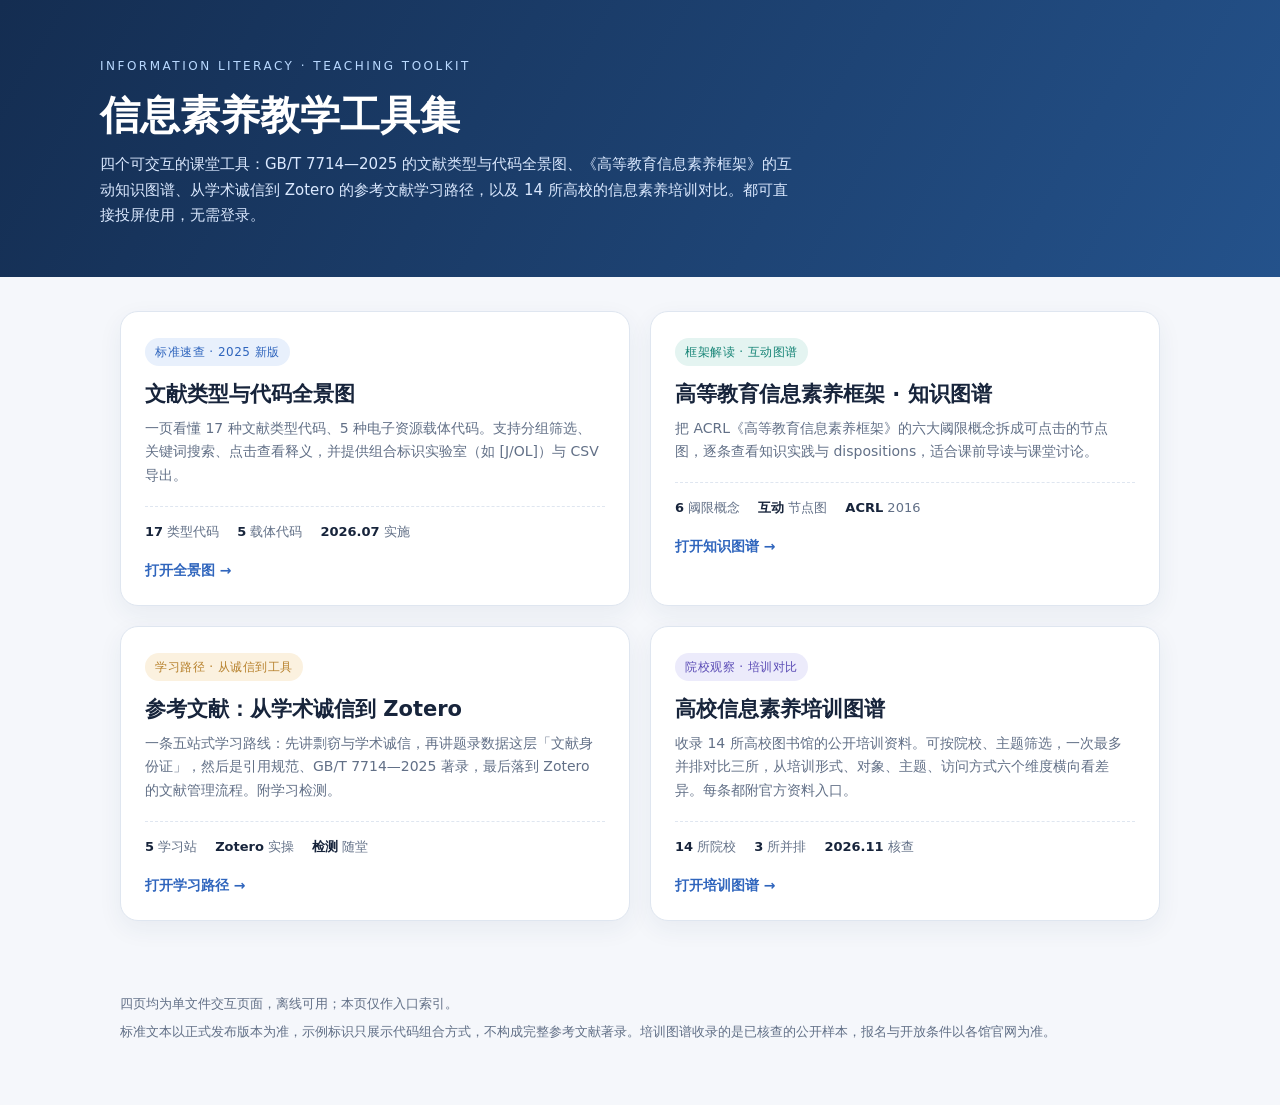
==== index.html @ 721a86aa "Add files via upload" ====
<!doctype html>
<html lang="zh-CN">
<head>
<meta charset="utf-8">
<meta name="viewport" content="width=device-width,initial-scale=1">
<title>信息素养教学工具集 · 四个课堂互动工具</title>
<style>
:root{--bg:#f5f7fb;--ink:#17243b;--muted:#627087;--line:#dfe6f0;--blue:#2f65bd;--teal:#168476}
*{box-sizing:border-box}
body{margin:0;background:var(--bg);color:var(--ink);font-family:system-ui,-apple-system,'Microsoft YaHei',sans-serif;line-height:1.7}
header{background:linear-gradient(120deg,#142d51,#24528b);color:#fff;padding:56px max(24px,calc((100vw - 1080px)/2)) 48px}
header .eyebrow{letter-spacing:2.5px;color:#b9d9ff;font-size:12px}
h1{font-size:clamp(26px,3.4vw,40px);line-height:1.25;margin:14px 0 12px}
header p{max-width:700px;color:#dbe9ff;margin:0;font-size:15px}
main{max-width:1080px;margin:auto;padding:34px 20px 72px}
.grid{display:grid;grid-template-columns:repeat(2,minmax(0,1fr));gap:20px}
@media(max-width:820px){.grid{grid-template-columns:1fr}}
a.card{display:flex;flex-direction:column;background:#fff;border:1px solid var(--line);border-radius:18px;padding:26px 24px 22px;text-decoration:none;color:inherit;box-shadow:0 8px 24px #1e3c6510;transition:.18s}
a.card:hover{transform:translateY(-3px);box-shadow:0 14px 32px #1e3c6518;border-color:#bccfe8}
.tag{display:inline-block;font-size:12px;letter-spacing:.5px;padding:4px 10px;border-radius:999px;margin-bottom:14px;width:fit-content}
.tag.b{background:#e8f0fc;color:var(--blue)}
.tag.t{background:#e4f4f1;color:var(--teal)}
.tag.g{background:#fbf1df;color:#b7822e}
.tag.v{background:#ecebfb;color:#5a4bb5}
a.card h2{font-size:21px;margin:0 0 8px;line-height:1.35}
a.card p{margin:0;color:var(--muted);font-size:14px}
.meta{margin-top:18px;padding-top:14px;border-top:1px dashed var(--line);display:flex;gap:18px;flex-wrap:wrap;font-size:13px;color:var(--muted)}
.meta b{color:var(--ink);font-weight:650}
.go{margin-top:16px;font-size:14px;color:var(--blue);font-weight:600}
footer{max-width:1080px;margin:auto;padding:0 20px 56px;color:var(--muted);font-size:13px}
footer p{margin:0 0 6px}
</style>
</head>
<body>
<header>
  <div class="eyebrow">INFORMATION LITERACY · TEACHING TOOLKIT</div>
  <h1>信息素养教学工具集</h1>
  <p>四个可交互的课堂工具：GB/T 7714—2025 的文献类型与代码全景图、《高等教育信息素养框架》的互动知识图谱、从学术诚信到 Zotero 的参考文献学习路径，以及 14 所高校的信息素养培训对比。都可直接投屏使用，无需登录。</p>
</header>
<main>
  <div class="grid">
    <a class="card" href="gbt7714.html">
      <span class="tag b">标准速查 · 2025 新版</span>
      <h2>文献类型与代码全景图</h2>
      <p>一页看懂 17 种文献类型代码、5 种电子资源载体代码。支持分组筛选、关键词搜索、点击查看释义，并提供组合标识实验室（如 [J/OL]）与 CSV 导出。</p>
      <div class="meta"><span><b>17</b> 类型代码</span><span><b>5</b> 载体代码</span><span><b>2026.07</b> 实施</span></div>
      <div class="go">打开全景图 →</div>
    </a>
    <a class="card" href="il-framework.html">
      <span class="tag t">框架解读 · 互动图谱</span>
      <h2>高等教育信息素养框架 · 知识图谱</h2>
      <p>把 ACRL《高等教育信息素养框架》的六大阈限概念拆成可点击的节点图，逐条查看知识实践与 dispositions，适合课前导读与课堂讨论。</p>
      <div class="meta"><span><b>6</b> 阈限概念</span><span><b>互动</b> 节点图</span><span><b>ACRL</b> 2016</span></div>
      <div class="go">打开知识图谱 →</div>
    </a>
    <a class="card" href="ref-learning.html">
      <span class="tag g">学习路径 · 从诚信到工具</span>
      <h2>参考文献：从学术诚信到 Zotero</h2>
      <p>一条五站式学习路线：先讲剽窃与学术诚信，再讲题录数据这层「文献身份证」，然后是引用规范、GB/T 7714—2025 著录，最后落到 Zotero 的文献管理流程。附学习检测。</p>
      <div class="meta"><span><b>5</b> 学习站</span><span><b>Zotero</b> 实操</span><span><b>检测</b> 随堂</span></div>
      <div class="go">打开学习路径 →</div>
    </a>
    <a class="card" href="training-atlas.html">
      <span class="tag v">院校观察 · 培训对比</span>
      <h2>高校信息素养培训图谱</h2>
      <p>收录 14 所高校图书馆的公开培训资料。可按院校、主题筛选，一次最多并排对比三所，从培训形式、对象、主题、访问方式六个维度横向看差异。每条都附官方资料入口。</p>
      <div class="meta"><span><b>14</b> 所院校</span><span><b>3</b> 所并排</span><span><b>2026.11</b> 核查</span></div>
      <div class="go">打开培训图谱 →</div>
    </a>
  </div>
</main>
<footer>
  <p>四页均为单文件交互页面，离线可用；本页仅作入口索引。</p>
  <p>标准文本以正式发布版本为准，示例标识只展示代码组合方式，不构成完整参考文献著录。培训图谱收录的是已核查的公开样本，报名与开放条件以各馆官网为准。</p>
</footer>
</body>
</html>
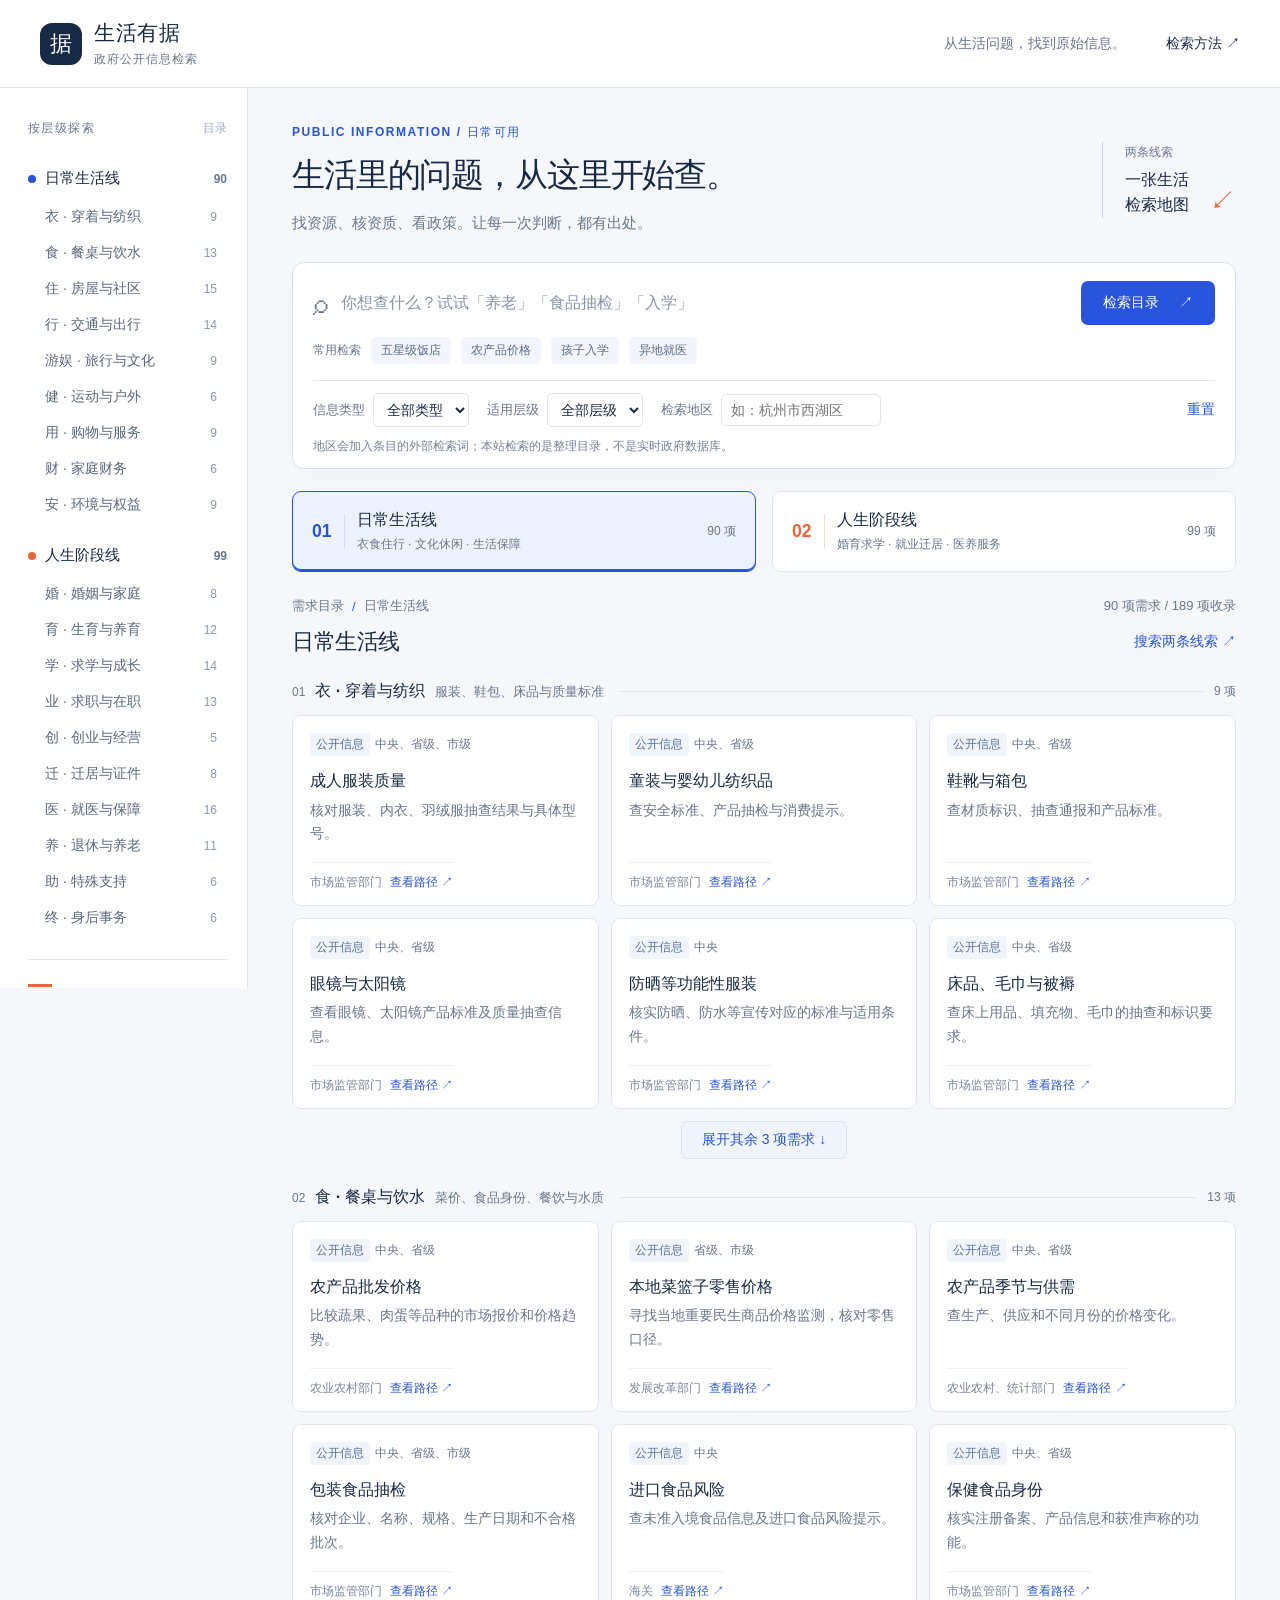
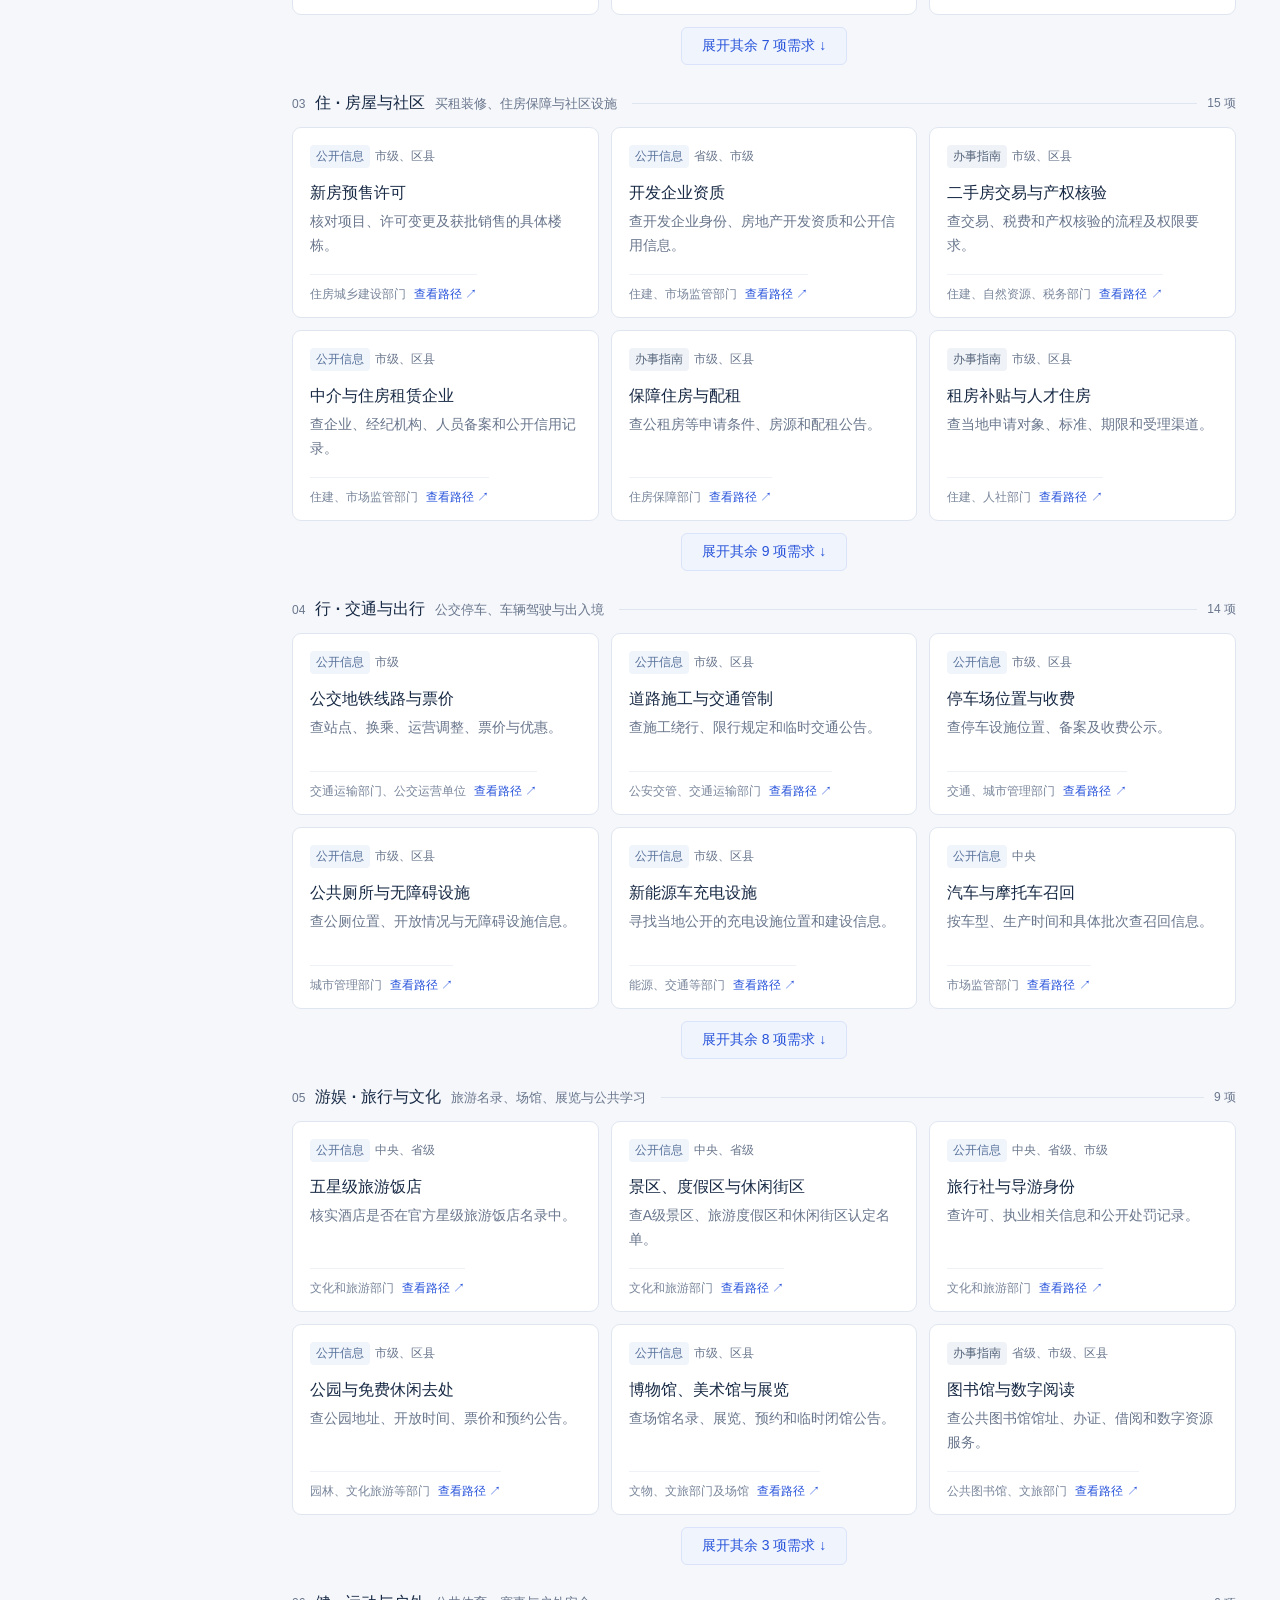
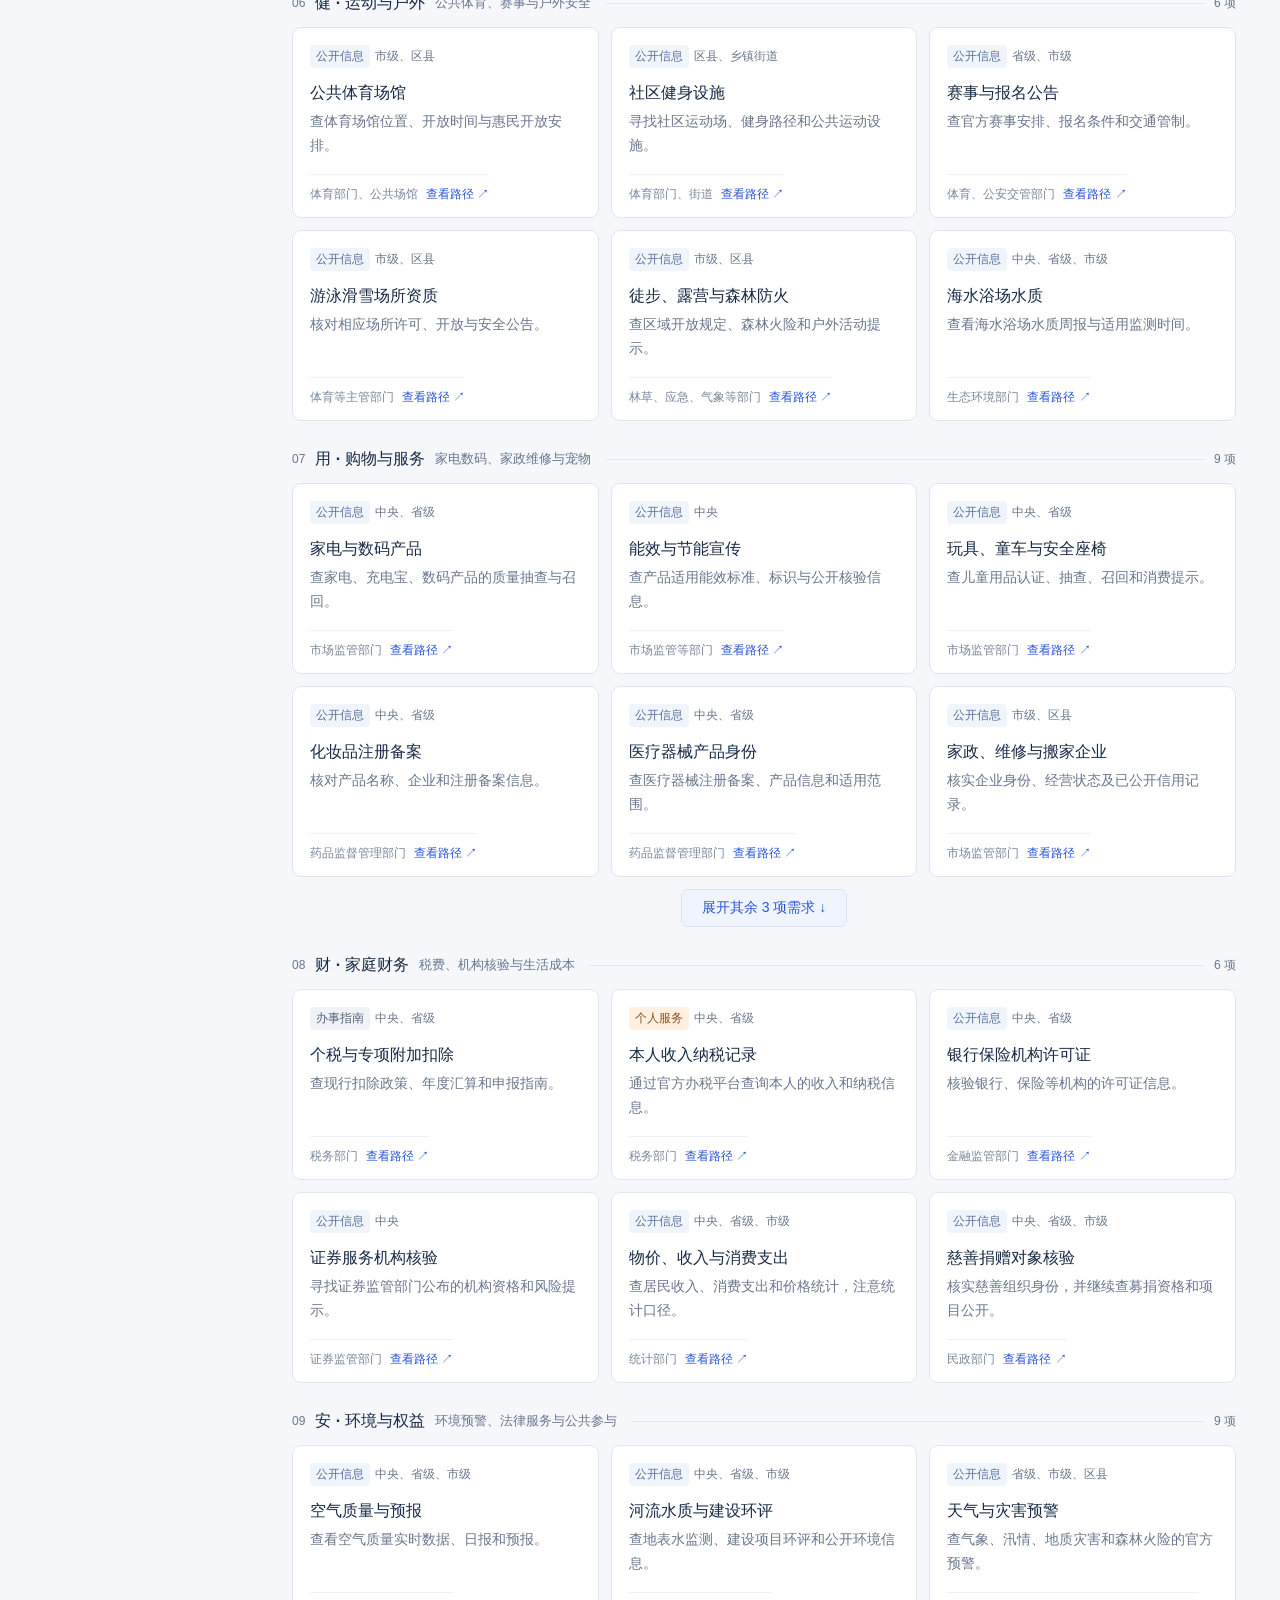
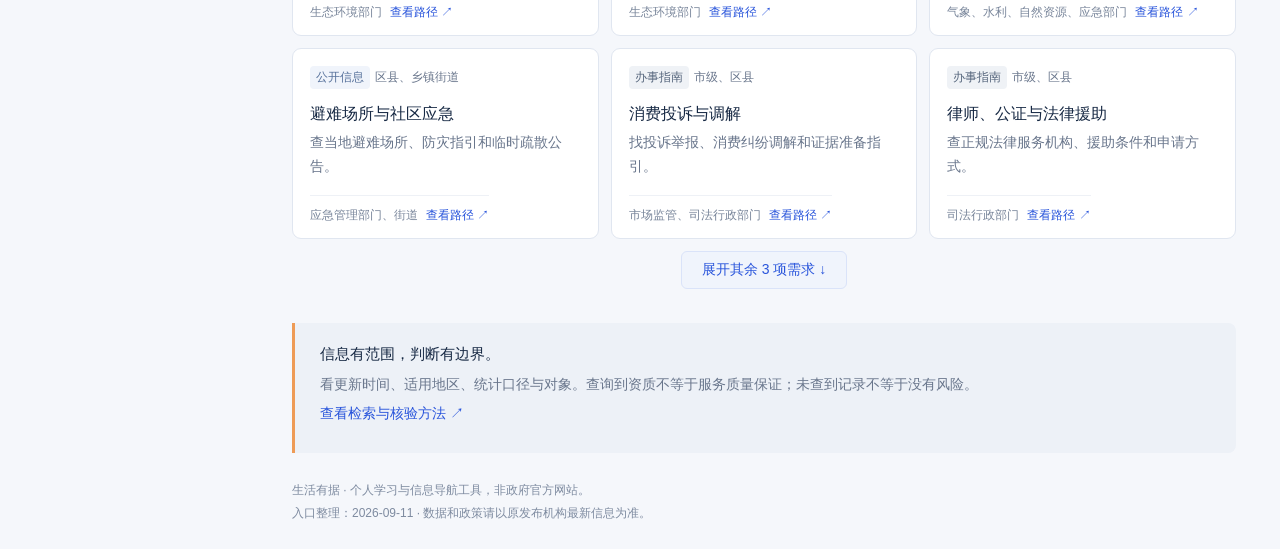
==== commit 3094f3f2: "Add files via upload" ====
--- a/index.html
+++ b/index.html
@@ -1,77 +1,13 @@
-<!doctype html>
-<html lang="zh-CN">
-<head>
-<meta charset="utf-8">
-<meta name="viewport" content="width=device-width,initial-scale=1">
-<title>信息素养教学工具集 · 四个课堂互动工具</title>
-<style>
-:root{--bg:#f5f7fb;--ink:#17243b;--muted:#627087;--line:#dfe6f0;--blue:#2f65bd;--teal:#168476}
-*{box-sizing:border-box}
-body{margin:0;background:var(--bg);color:var(--ink);font-family:system-ui,-apple-system,'Microsoft YaHei',sans-serif;line-height:1.7}
-header{background:linear-gradient(120deg,#142d51,#24528b);color:#fff;padding:56px max(24px,calc((100vw - 1080px)/2)) 48px}
-header .eyebrow{letter-spacing:2.5px;color:#b9d9ff;font-size:12px}
-h1{font-size:clamp(26px,3.4vw,40px);line-height:1.25;margin:14px 0 12px}
-header p{max-width:700px;color:#dbe9ff;margin:0;font-size:15px}
-main{max-width:1080px;margin:auto;padding:34px 20px 72px}
-.grid{display:grid;grid-template-columns:repeat(2,minmax(0,1fr));gap:20px}
-@media(max-width:820px){.grid{grid-template-columns:1fr}}
-a.card{display:flex;flex-direction:column;background:#fff;border:1px solid var(--line);border-radius:18px;padding:26px 24px 22px;text-decoration:none;color:inherit;box-shadow:0 8px 24px #1e3c6510;transition:.18s}
-a.card:hover{transform:translateY(-3px);box-shadow:0 14px 32px #1e3c6518;border-color:#bccfe8}
-.tag{display:inline-block;font-size:12px;letter-spacing:.5px;padding:4px 10px;border-radius:999px;margin-bottom:14px;width:fit-content}
-.tag.b{background:#e8f0fc;color:var(--blue)}
-.tag.t{background:#e4f4f1;color:var(--teal)}
-.tag.g{background:#fbf1df;color:#b7822e}
-.tag.v{background:#ecebfb;color:#5a4bb5}
-a.card h2{font-size:21px;margin:0 0 8px;line-height:1.35}
-a.card p{margin:0;color:var(--muted);font-size:14px}
-.meta{margin-top:18px;padding-top:14px;border-top:1px dashed var(--line);display:flex;gap:18px;flex-wrap:wrap;font-size:13px;color:var(--muted)}
-.meta b{color:var(--ink);font-weight:650}
-.go{margin-top:16px;font-size:14px;color:var(--blue);font-weight:600}
-footer{max-width:1080px;margin:auto;padding:0 20px 56px;color:var(--muted);font-size:13px}
-footer p{margin:0 0 6px}
-</style>
-</head>
-<body>
-<header>
-  <div class="eyebrow">INFORMATION LITERACY · TEACHING TOOLKIT</div>
-  <h1>信息素养教学工具集</h1>
-  <p>四个可交互的课堂工具：GB/T 7714—2025 的文献类型与代码全景图、《高等教育信息素养框架》的互动知识图谱、从学术诚信到 Zotero 的参考文献学习路径，以及 14 所高校的信息素养培训对比。都可直接投屏使用，无需登录。</p>
-</header>
-<main>
-  <div class="grid">
-    <a class="card" href="gbt7714.html">
-      <span class="tag b">标准速查 · 2025 新版</span>
-      <h2>文献类型与代码全景图</h2>
-      <p>一页看懂 17 种文献类型代码、5 种电子资源载体代码。支持分组筛选、关键词搜索、点击查看释义，并提供组合标识实验室（如 [J/OL]）与 CSV 导出。</p>
-      <div class="meta"><span><b>17</b> 类型代码</span><span><b>5</b> 载体代码</span><span><b>2026.07</b> 实施</span></div>
-      <div class="go">打开全景图 →</div>
-    </a>
-    <a class="card" href="il-framework.html">
-      <span class="tag t">框架解读 · 互动图谱</span>
-      <h2>高等教育信息素养框架 · 知识图谱</h2>
-      <p>把 ACRL《高等教育信息素养框架》的六大阈限概念拆成可点击的节点图，逐条查看知识实践与 dispositions，适合课前导读与课堂讨论。</p>
-      <div class="meta"><span><b>6</b> 阈限概念</span><span><b>互动</b> 节点图</span><span><b>ACRL</b> 2016</span></div>
-      <div class="go">打开知识图谱 →</div>
-    </a>
-    <a class="card" href="ref-learning.html">
-      <span class="tag g">学习路径 · 从诚信到工具</span>
-      <h2>参考文献：从学术诚信到 Zotero</h2>
-      <p>一条五站式学习路线：先讲剽窃与学术诚信，再讲题录数据这层「文献身份证」，然后是引用规范、GB/T 7714—2025 著录，最后落到 Zotero 的文献管理流程。附学习检测。</p>
-      <div class="meta"><span><b>5</b> 学习站</span><span><b>Zotero</b> 实操</span><span><b>检测</b> 随堂</span></div>
-      <div class="go">打开学习路径 →</div>
-    </a>
-    <a class="card" href="training-atlas.html">
-      <span class="tag v">院校观察 · 培训对比</span>
-      <h2>高校信息素养培训图谱</h2>
-      <p>收录 14 所高校图书馆的公开培训资料。可按院校、主题筛选，一次最多并排对比三所，从培训形式、对象、主题、访问方式六个维度横向看差异。每条都附官方资料入口。</p>
-      <div class="meta"><span><b>14</b> 所院校</span><span><b>3</b> 所并排</span><span><b>2026.11</b> 核查</span></div>
-      <div class="go">打开培训图谱 →</div>
-    </a>
-  </div>
-</main>
-<footer>
-  <p>四页均为单文件交互页面，离线可用；本页仅作入口索引。</p>
-  <p>标准文本以正式发布版本为准，示例标识只展示代码组合方式，不构成完整参考文献著录。培训图谱收录的是已核查的公开样本，报名与开放条件以各馆官网为准。</p>
-</footer>
-</body>
-</html>
+<!doctype html>
+<html lang="zh-CN"><head><meta charset="utf-8"><meta name="viewport" content="width=device-width,initial-scale=1"><meta name="description" content="由日常生活与人生阶段两条线索，分层查找政府公开信息、办事指南和个人服务。"><title>生活有据 · 政府公开信息检索</title><link rel="icon" type="image/svg+xml" href="data:image/svg+xml,%3Csvg xmlns='http://www.w3.org/2000/svg' viewBox='0 0 64 64'%3E%3Crect width='64' height='64' rx='16' fill='%2315284b'/%3E%3Cpath d='M16 20h32v6H22v18h20V34H30v-6h18v22H16z' fill='white'/%3E%3C/svg%3E"><link rel="stylesheet" href="styles.css"><script defer src="data.js"></script><script defer src="app.js"></script></head>
+<body><a class="skip" href="#results">跳到检索结果</a>
+<header class="header"><a class="brand" href="./" aria-label="生活有据 首页"><span class="brand-mark">据</span><span>生活有据<small>政府公开信息检索</small></span></a><div class="header-note">从生活问题，找到原始信息。</div><button class="text-button" id="guide-open">检索方法 <span aria-hidden="true">↗</span></button></header>
+<div class="shell"><aside class="sidebar"><div class="nav-label">按层级探索 <span>目录</span></div><nav id="nav" aria-label="生活需求分类"></nav><div class="side-foot"><span class="mini-line"></span><strong>先问生活，再找部门</strong><p>生活需求 → 主管部门<br>适用层级 → 原始信息</p><button class="text-button" id="levels-open">认识政府层级 ↗</button></div></aside>
+<main id="main"><section class="intro"><div><div class="eyebrow">PUBLIC INFORMATION / 日常可用</div><h1>生活里的问题，<br class="mobile-break">从这里开始查。</h1><p>找资源、核资质、看政策。让每一次判断，都有出处。</p></div><div class="index-stamp"><span>两条线索</span><b>一张生活<br>检索地图</b><i aria-hidden="true">↙</i></div></section>
+<section class="search-panel" aria-label="检索条件"><form id="search-form"><div class="search-box"><span aria-hidden="true">⌕</span><label class="sr-only" for="query">搜索生活需求、部门或关键词</label><input id="query" type="search" placeholder="你想查什么？试试「养老」「食品抽检」「入学」" autocomplete="off"><button type="submit">检索目录 <span aria-hidden="true">↗</span></button></div></form><div class="quick"><span>常用检索</span><button data-query="五星级">五星级饭店</button><button data-query="价格">农产品价格</button><button data-query="入学">孩子入学</button><button data-query="医保">异地就医</button></div><div class="filters"><label>信息类型<select id="type"><option value="">全部类型</option><option>公开信息</option><option>办事指南</option><option>个人服务</option></select></label><label>适用层级<select id="level"><option value="">全部层级</option><option>中央</option><option>省级</option><option>市级</option><option>区县</option><option>乡镇街道</option></select></label><label class="region-label">检索地区<input id="region" placeholder="如：杭州市西湖区" aria-describedby="region-help" maxlength="40"></label><button id="reset" class="text-button">重置</button></div><p class="filter-help" id="region-help">地区会加入条目的外部检索词；本站检索的是整理目录，不是实时政府数据库。</p></section>
+<div class="track-tabs" role="group" aria-label="选择生活线索"><button class="track active" data-track="daily"><span class="track-icon">01</span><span><b>日常生活线</b><small>衣食住行 · 文化休闲 · 生活保障</small></span><em id="daily-count"></em></button><button class="track life" data-track="life"><span class="track-icon">02</span><span><b>人生阶段线</b><small>婚育求学 · 就业迁居 · 医养服务</small></span><em id="life-count"></em></button></div>
+<section id="results" tabindex="-1"><div class="result-heading"><div class="breadcrumb" id="breadcrumb"></div><span id="result-count" role="status" aria-live="polite"></span></div><div class="scope-row"><h2 id="view-title">日常生活线</h2><button id="all-scope" class="text-button">搜索两条线索 ↗</button></div><div id="groups"></div></section>
+<section class="reading-note"><b>信息有范围，判断有边界。</b><p>看更新时间、适用地区、统计口径与对象。查询到资质不等于服务质量保证；未查到记录不等于没有风险。</p><button id="method-open" class="text-button">查看检索与核验方法 ↗</button></section><footer>生活有据 · 个人学习与信息导航工具，非政府官方网站。<br>入口整理：2026-09-11 · 数据和政策请以原发布机构最新信息为准。</footer></main></div>
+<dialog id="detail" aria-labelledby="detail-title"><div class="dialog-top"><span id="detail-path"></span><button class="close" id="detail-close" aria-label="关闭详情">×</button></div><div id="detail-content"></div></dialog>
+<dialog id="guide" aria-labelledby="guide-title"><div class="dialog-top"><span>使用指南</span><button class="close" id="guide-close" aria-label="关闭指南">×</button></div><div class="guide-content"><h2 id="guide-title">把生活问题，变成可核验的信息。</h2><div class="steps"><section><span>01</span><h3>说清具体问题</h3><p>把“哪家酒店好”改成“这家酒店是否在五星级旅游饭店名录中”。</p></section><section><span>02</span><h3>找对部门与层级</h3><p>全国名录优先查中央部门；本地招生、住房、养老等细节继续查市、区县。乡镇街道更接近受理与服务现场。</p></section><section><span>03</span><h3>核对原文与范围</h3><p>检查发布机构、日期、有效状态、地域、单位与具体对象。注意全国批发均价不等于附近菜市场零售价。</p></section><section><span>04</span><h3>保留证据再判断</h3><p>记录标题、原始链接和查询日期。AI可以整理资料，但不能替代原始记录，也不要向公共搜索引擎提交证件号等个人信息。</p></section></div><h3>三种信息，不要混淆</h3><dl><dt>公开信息</dt><dd>名录、抽检、统计、价格、标准等。网页可查不一定代表可批量下载或自由再利用。</dd><dt>办事指南</dt><dd>申请条件、材料、时间、费用和受理机构；以所在地最新指南为准。</dd><dt>个人服务</dt><dd>本人社保、医保、证件等查询，可能需要官方平台登录；本站不收集这些资料。</dd></dl><h3 id="levels">政府层级速查</h3><div class="level-flow">中央 → 省级 → 地级 → 县级 → 乡级</div><p>这是常见结构，不是每个地区都完整经过每一层。直辖市通常直接下辖区；街道办事处是政府派出机关，居委会、村委会是基层群众性自治组织。部门名称和职责以当地“机构职能”栏目为准。</p><p><a href="https://www.njrd.gov.cn/gfxwjbasc_0/flfgzd_66723/202203/t20220330_3330499.html" target="_blank" rel="noopener noreferrer">查看地方组织法原文 ↗</a></p><h3>本站链接说明</h3><p>“官方入口”链接到政府或对应公共服务机构；“地方示例”仅适用于标注地区；“外部检索”使用必应搜索，并限定 gov.cn，搜索结果仍须核实。搜索引擎可能漏收官方页面，可回到部门网站站内搜索。</p></div></dialog><div id="toast" role="status" aria-live="polite"></div>
+</body></html>
--- a/styles.css
+++ b/styles.css
@@ -0,0 +1,4 @@
+@charset "UTF-8";
+:root{--ink:#172944;--blue:#2854db;--orange:#ec6637;--paper:#f5f7fb;--muted:#69768c;--line:#e0e6f0;--white:#fff;font-family:Inter,"PingFang SC","Microsoft YaHei",sans-serif;color:var(--ink);background:var(--paper);font-size:16px;font-synthesis:none}*{box-sizing:border-box}body{margin:0}button,input,select{font:inherit}button,a,input,select{-webkit-tap-highlight-color:transparent}button{cursor:pointer}a{color:var(--blue);text-decoration:none}button:focus-visible,a:focus-visible,input:focus-visible,select:focus-visible{outline:3px solid #ec9b47;outline-offset:3px}button{color:inherit}button:disabled{cursor:default}h1,h2,h3,p{margin:0}button{border:0;background:none}small{font-size:.875rem}header.header{height:88px;background:white;border-bottom:1px solid var(--line);display:flex;align-items:center;padding:0 40px;gap:40px;position:relative;z-index:2}.brand{display:flex;align-items:center;gap:12px;color:var(--ink);font-weight:750;font-size:1.3rem;letter-spacing:.03em}.brand-mark{width:42px;height:42px;border-radius:12px;background:var(--ink);color:white;display:grid;place-items:center;font-size:1.35rem;font-weight:500}.brand small{display:block;font-weight:400;font-size:.75rem;letter-spacing:.08em;color:var(--muted);margin-top:4px}.header-note{font-size:.875rem;color:var(--muted);margin-left:auto}.text-button{font-size:.875rem;padding:8px 0;color:var(--blue);font-weight:550}.header .text-button{color:var(--ink)}.shell{display:grid;grid-template-columns:248px minmax(0,1fr);max-width:1700px;margin:auto}.sidebar{border-right:1px solid var(--line);padding:32px 20px 24px 28px;background:#fff;align-self:start;position:sticky;top:0;height:100vh;overflow:auto;scrollbar-width:thin}.nav-label{font-size:.75rem;font-weight:700;letter-spacing:.12em;color:var(--muted);display:flex;justify-content:space-between;margin-bottom:22px}.nav-label span{color:#a1adbf;letter-spacing:0}.nav-group{margin-bottom:14px}.nav-track{display:flex;align-items:center;width:100%;font-weight:650;font-size:.9375rem;gap:9px;padding:10px 0;text-align:left}.nav-track .dot{width:8px;height:8px;border-radius:50%;background:var(--blue)}.nav-track.life .dot{background:var(--orange)}.nav-track em{font-size:.75rem;margin-left:auto;font-style:normal;color:var(--muted)}.nav-category{display:flex;gap:8px;align-items:center;width:100%;padding:8px 10px 8px 17px;margin:2px 0;border-radius:6px;color:#5a687c;font-size:.875rem;text-align:left}.nav-category span{margin-left:auto;color:#8b98ae;font-size:.75rem;font-variant-numeric:tabular-nums}.nav-category.active{background:#ecf0ff;color:var(--blue);font-weight:600}.nav-category:hover{background:#f2f5fa}.side-foot{border-top:1px solid var(--line);margin-top:24px;padding-top:24px}.side-foot strong{font-size:.875rem}.side-foot p{font-size:.8125rem;line-height:1.9;color:var(--muted);margin-top:8px}.mini-line{display:block;width:24px;height:3px;background:var(--orange);margin-bottom:12px}main{padding:36px 44px 24px;min-width:0}.intro{display:flex;justify-content:space-between;gap:24px;margin-bottom:26px}.eyebrow{font-size:.75rem;font-weight:650;letter-spacing:.13em;color:var(--blue);margin-bottom:13px}h1{font-size:clamp(1.7rem,2.55vw,2.5rem);font-weight:700;letter-spacing:-.035em;line-height:1.3}.intro p{font-size:.9375rem;color:var(--muted);margin-top:14px;line-height:1.7}.mobile-break{display:none}.index-stamp{border-left:1px solid #c7d2e8;padding-left:22px;min-width:134px;position:relative;align-self:center}.index-stamp span{font-size:.75rem;color:var(--muted)}.index-stamp b{font-size:1rem;display:block;line-height:1.6;margin-top:6px;font-weight:550}.index-stamp i{position:absolute;right:0;bottom:0;font-style:normal;font-size:1.6rem;color:var(--orange)}.search-panel{border:1px solid #d7dfef;background:#fff;border-radius:12px;padding:18px 20px 12px;box-shadow:0 8px 30px #162a4805}.search-box{display:flex;align-items:center;gap:12px}.search-box>span{font-size:1.8rem;color:var(--muted);line-height:1}.search-box input{flex:1;min-width:0;height:44px;border:0;outline:none!important;color:var(--ink);background:transparent;font-size:1rem}.search-box:focus-within{outline:2px solid #7690f7;outline-offset:5px;border-radius:4px}.search-box input::placeholder{color:#8a95a8}.search-box button{background:var(--blue);color:white;padding:13px 22px;border-radius:7px;font-size:.875rem;white-space:nowrap}.search-box button span{margin-left:16px}.quick{display:flex;align-items:center;gap:10px;flex-wrap:wrap;margin:12px 0 16px}.quick>span{color:var(--muted);font-size:.75rem}.quick button{font-size:.75rem;color:#596b8b;background:#f2f5fb;padding:5px 10px;border-radius:5px}.quick button:hover{background:#e5edff}.filters{border-top:1px solid var(--line);padding-top:12px;display:flex;align-items:center;gap:18px;flex-wrap:wrap}.filters label{display:flex;gap:8px;align-items:center;font-size:.8125rem;color:var(--muted)}select,.region-label input{color:var(--ink);border:1px solid var(--line);border-radius:5px;padding:7px 9px;background:white;max-width:100%;font-size:.875rem}.region-label input{width:160px}.filters>.text-button{margin-left:auto}.filter-help{font-size:.75rem;color:#748197;margin-top:10px;line-height:1.6}.track-tabs{display:grid;grid-template-columns:1fr 1fr;gap:16px;margin:22px 0 25px}.track{display:flex;align-items:center;gap:12px;padding:18px 19px;border:1px solid var(--line);border-radius:9px;text-align:left;background:white}.track.active{border-color:var(--blue);background:#edf2ff;box-shadow:inset 0 -2px var(--blue)}.track.life.active{border-color:var(--orange);background:#fff3ed;box-shadow:inset 0 -2px var(--orange)}.track-icon{color:var(--blue);font-size:1.1rem;font-weight:650;border-right:1px solid #d5def6;padding-right:12px;line-height:2}.life .track-icon{color:var(--orange);border-color:#f2dcd4}.track b{font-size:1rem;font-weight:650;display:block}.track small{display:block;color:var(--muted);font-size:.75rem;margin-top:5px}.track em{margin-left:auto;font-size:.75rem;white-space:nowrap;color:var(--muted);font-style:normal}.result-heading{display:flex;justify-content:space-between;align-items:center;gap:10px;font-size:.8125rem;color:var(--muted)}.breadcrumb{display:flex;align-items:center;gap:8px}.breadcrumb span{color:var(--blue)}#result-count{font-variant-numeric:tabular-nums;white-space:nowrap}.scope-row{display:flex;align-items:center;justify-content:space-between;margin:10px 0 22px;gap:12px}h2{font-size:1.375rem;letter-spacing:-.02em}.category-section{margin-bottom:28px}.category-heading{display:flex;align-items:center;gap:10px;margin-bottom:13px}.category-heading .category-number{font-size:.75rem;color:var(--muted);font-variant-numeric:tabular-nums}.category-heading h3{font-size:1rem;font-weight:650}.category-heading p{font-size:.8125rem;color:var(--muted)}.category-heading .rule{height:1px;background:var(--line);flex:1;margin-left:5px}.category-heading .total{font-size:.75rem;color:var(--muted);white-space:nowrap}.cards{display:grid;grid-template-columns:repeat(3,minmax(0,1fr));gap:12px}.card{background:#fff;border:1px solid var(--line);border-radius:9px;padding:17px 17px 14px;display:flex;flex-direction:column;text-align:left;transition:transform .18s,border-color .18s,box-shadow .18s;min-height:182px;width:100%}.card:hover{transform:translateY(-3px);border-color:#95a9e9;box-shadow:0 8px 24px #23365d0a}.card-meta{display:flex;align-items:center;gap:5px;font-size:.75rem;color:var(--muted);flex-wrap:wrap;margin-bottom:12px}.badge{font-size:.75rem;padding:3px 6px;border-radius:4px;background:#f0f4fb;color:#55709a;line-height:1.4}.badge.personal{color:#8b4f20;background:#fff0df}.badge.guide{color:#54647b;background:#eff2f6}.card-title{font-size:1rem;font-weight:650;line-height:1.6;margin-bottom:5px}.card-desc{font-size:.875rem;color:var(--muted);line-height:1.7;margin-bottom:16px}.card-bottom{margin-top:auto;padding-top:11px;border-top:1px solid #eef1f6;display:flex;align-items:center;justify-content:space-between;font-size:.75rem;color:#78859a;gap:8px}.card-bottom>span:last-child{color:var(--blue);white-space:nowrap}.more{display:block;margin:12px auto 0;font-size:.875rem;color:var(--blue);padding:9px 20px;border:1px solid #dae3f9;border-radius:6px;background:#f0f4fc}.empty{padding:50px 24px;text-align:center;background:white;border:1px dashed #c6d2e7;border-radius:12px}.empty h3{font-size:1.1rem}.empty p{font-size:.9375rem;line-height:1.8;margin:12px;color:var(--muted)}.reading-note{margin-top:34px;padding:22px 25px;border-left:3px solid #ee9b56;background:#edf1f7;border-radius:0 8px 8px 0}.reading-note b{font-size:.9375rem}.reading-note p{font-size:.875rem;color:var(--muted);line-height:1.8;margin-top:8px}footer{font-size:.75rem;color:#7e8ba0;line-height:1.9;margin-top:26px}dialog{border:0;border-radius:16px;padding:0;color:var(--ink);width:min(680px,calc(100% - 32px));max-height:90vh;box-shadow:0 24px 100px #11234440}dialog::backdrop{background:#101d38a6;backdrop-filter:blur(3px)}.dialog-top{display:flex;align-items:center;justify-content:space-between;position:sticky;top:0;z-index:1;background:white;border-bottom:1px solid var(--line);padding:12px 26px;font-size:.8125rem;color:var(--muted)}.close{font-size:1.6rem;width:36px;height:36px;border-radius:50%;background:#f1f4f9;line-height:1}.close:hover{background:#e4eaf4}#detail-content,.guide-content{padding:26px 30px 32px}.detail-kicker{font-size:.75rem;letter-spacing:.08em;color:var(--blue);margin-bottom:12px}.detail-title{font-size:1.7rem;line-height:1.5;margin-bottom:12px}.detail-summary{font-size:1rem;line-height:1.8;color:var(--muted);margin:14px 0 24px}.detail-grid{display:grid;grid-template-columns:1fr 1fr;gap:20px;padding:18px;background:#f3f6fc;border-radius:9px;margin-bottom:24px}.detail-grid dt{font-size:.75rem;color:var(--muted);margin-bottom:7px}.detail-grid dd{margin:0;font-size:.9375rem;line-height:1.6}.detail-section{margin-top:23px}.detail-section h3,.guide-content h3{font-size:1rem;margin-bottom:10px}.detail-section p{line-height:1.8;font-size:.9375rem;color:#596a82}.source-link{display:block;border:1px solid var(--line);border-radius:7px;padding:14px 16px;margin-top:9px}.source-link b{display:flex;justify-content:space-between;gap:10px;font-size:.9375rem}.source-link small{display:block;margin-top:6px;color:var(--muted);font-size:.75rem;line-height:1.6}.query-preview{font-size:.875rem;line-height:1.8;background:#f3f5f9;padding:12px 14px;border:1px solid var(--line);border-radius:6px;overflow-wrap:anywhere}.action-row{display:flex;gap:10px;margin-top:12px;flex-wrap:wrap}.primary-link{background:var(--blue);color:white;border-radius:6px;padding:12px 16px;font-size:.875rem;display:inline-block}.secondary-button{border:1px solid #cbd5e8;border-radius:6px;padding:11px 16px;font-size:.875rem}.caution{background:#fff5e8;border-left:3px solid #eba55b;padding:14px 16px;margin-top:24px;font-size:.875rem;line-height:1.8;color:#805530}.detail-foot{font-size:.75rem;color:var(--muted);margin-top:18px;line-height:1.7}.guide-content>p{font-size:.9375rem;line-height:1.9;color:var(--muted);margin-bottom:20px}.steps{margin:24px 0}.steps section{position:relative;padding-left:43px;margin-bottom:20px}.steps section>span{position:absolute;left:0;top:0;font-size:.8125rem;color:var(--blue);padding:5px;background:#edf2ff;border-radius:4px}.steps p{font-size:.9375rem;color:var(--muted);line-height:1.8}.guide-content dl{font-size:.9375rem;line-height:1.8;margin-bottom:28px}.guide-content dt{font-weight:600}.guide-content dd{margin:4px 0 16px;color:var(--muted)}.level-flow{padding:14px;background:#f0f4ff;color:var(--blue);font-size:.9375rem;line-height:1.8;border-radius:6px;margin:16px 0}.sr-only{position:absolute;width:1px;height:1px;padding:0;overflow:hidden;clip:rect(0,0,0,0);white-space:nowrap}.skip{position:fixed;left:10px;top:-100px;background:white;padding:10px;z-index:10}.skip:focus{top:10px}#toast{position:fixed;bottom:24px;left:50%;transform:translateX(-50%);z-index:10;background:var(--ink);color:white;padding:12px 20px;border-radius:8px;font-size:.875rem;opacity:0;pointer-events:none;transition:opacity .2s}#toast.show{opacity:1}mark{background:#fff0b6;color:inherit;border-radius:2px;padding:0 1px}
+@media(min-width:1500px){main{padding-left:58px;padding-right:58px}}@media(max-width:1180px){.shell{grid-template-columns:210px minmax(0,1fr)}main{padding:30px 28px}.sidebar{padding-left:20px;padding-right:15px}.cards{grid-template-columns:repeat(2,minmax(0,1fr))}.track{padding:15px 12px}.track em{display:none}.index-stamp{display:none}.filters{gap:12px}.region-label input{width:150px}}@media(max-width:760px){header.header{height:74px;padding:0 20px;gap:15px}.header-note{display:none}.header>.text-button{margin-left:auto}.brand{font-size:1.125rem}.brand-mark{width:36px;height:36px;font-size:1.2rem}.brand small{font-size:.75rem}.shell{display:block}.sidebar{position:relative;height:auto;padding:14px 18px;border-right:0;border-bottom:1px solid var(--line)}.nav-label,.side-foot{display:none}#nav{display:flex;flex-direction:column;gap:5px}.nav-group{margin:0;display:flex;align-items:center;gap:7px;overflow:auto;scrollbar-width:none}.nav-track{width:118px;flex-shrink:0;font-size:.875rem;gap:7px}.nav-track em{display:none}.nav-category{width:auto;white-space:nowrap;padding:7px 10px;flex-shrink:0;margin:0}.nav-category span{display:none}main{padding:25px 18px}h1{font-size:1.8rem}.eyebrow{font-size:.75rem;margin-bottom:12px}.intro{margin-bottom:20px}.intro p{font-size:.875rem;line-height:1.8;margin-top:12px}.search-panel{padding:14px}.search-box{gap:7px}.search-box button{padding:12px;font-size:.8125rem}.search-box button span{display:none}.search-box input{font-size:.9375rem}.quick{gap:7px}.filters{gap:10px}.filters label{font-size:.8125rem;gap:6px}.filters select{padding:6px;max-width:108px}.region-label{width:calc(100% - 50px)}.region-label input{flex:1;width:140px}.filter-help{font-size:.75rem}.track-tabs{gap:9px;margin-top:17px}.track{padding:13px 10px;gap:8px}.track-icon{font-size:.875rem;padding-right:7px}.track b{font-size:.9375rem}.track small{font-size:.75rem;line-height:1.5}.cards{gap:10px}.card{padding:14px;min-height:180px}.card-title{font-size:1rem}.card-desc{font-size:.875rem}.card-meta{font-size:.75rem;gap:4px}.card-bottom{align-items:flex-start;line-height:1.6}.card-bottom>span:first-child{max-width:65%}.category-heading p{display:none}.scope-row{margin-bottom:20px}h2{font-size:1.2rem}.breadcrumb{font-size:.75rem}.result-heading{font-size:.75rem}.reading-note{padding:18px}.dialog-top{padding:10px 18px}#detail-content,.guide-content{padding:22px}.detail-title{font-size:1.5rem}.detail-grid{gap:15px;padding:15px}.guide-content h2{font-size:1.35rem;line-height:1.6}}
+@media(max-width:420px){header.header{height:64px}.sidebar{padding:8px 18px}.nav-track{padding:7px 0}.nav-category{padding:6px 10px}main{padding-top:19px}.intro{margin-bottom:16px}.intro p{margin-top:9px}.eyebrow{margin-bottom:9px}.mobile-break{display:block}h1{font-size:1.7rem}.quick{flex-wrap:nowrap;overflow:auto;white-space:nowrap;scrollbar-width:thin;margin:9px 0 12px;padding-bottom:4px}.quick>*{flex-shrink:0}.filters{padding-top:10px}.filters label{font-size:.875rem}.filter-help{margin-top:8px}.track-tabs{margin:15px 0 18px}.cards{grid-template-columns:1fr}.card{min-height:165px}.track small{display:none}.card-bottom>span:first-child{max-width:75%}.scope-row{margin:8px 0 15px}.scope-row>.text-button{font-size:.8125rem}.search-box input{font-size:.875rem}}@media(prefers-reduced-motion:reduce){*{transition:none!important;scroll-behavior:auto!important}}
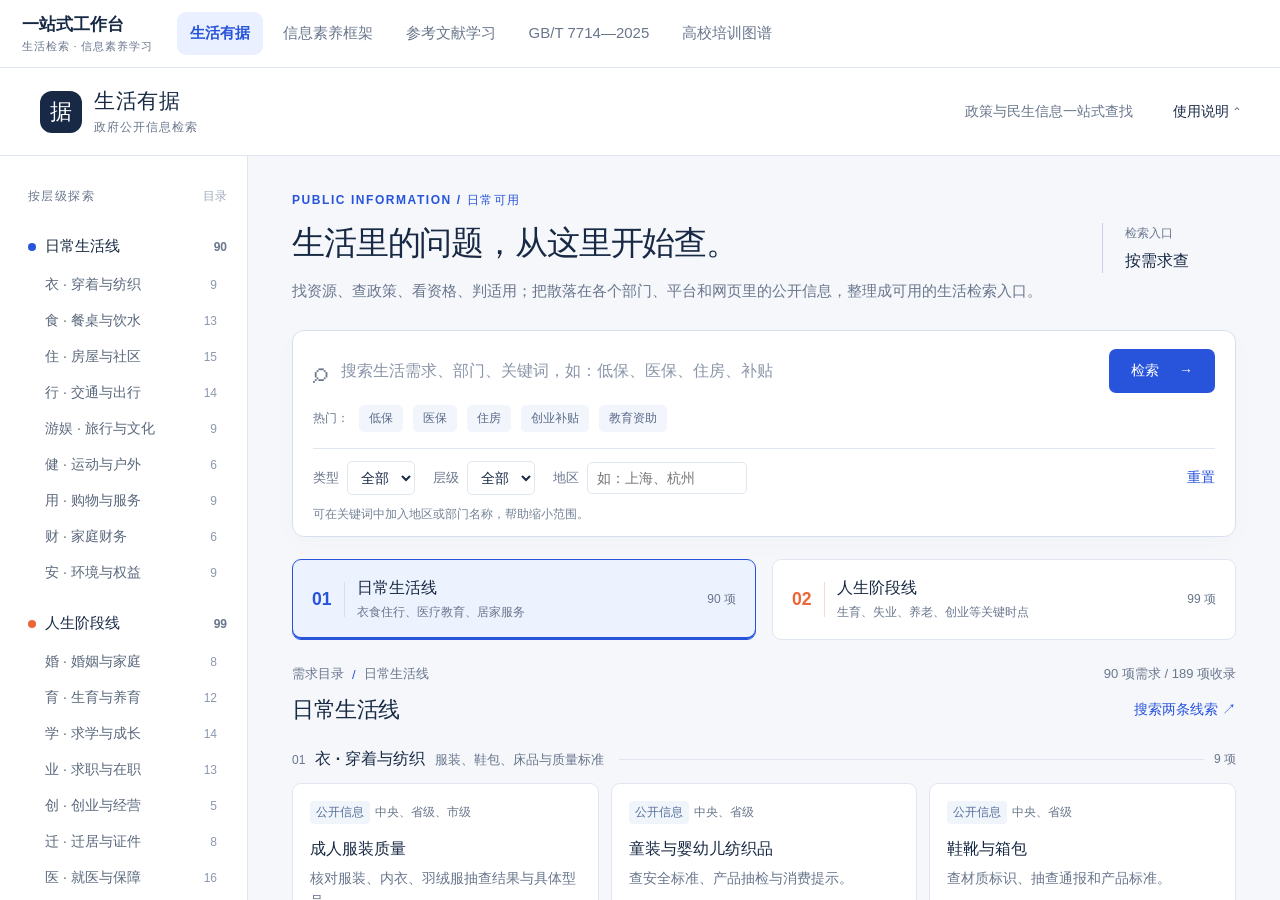
==== commit 7a16b7d2: "将首页改为优先跳转到 all-in-one.html，同时保留 iframe 内的原生活检索内容可正常展示" ====
--- a/index.html
+++ b/index.html
@@ -1,13 +1,20 @@
 <!doctype html>
-<html lang="zh-CN"><head><meta charset="utf-8"><meta name="viewport" content="width=device-width,initial-scale=1"><meta name="description" content="由日常生活与人生阶段两条线索，分层查找政府公开信息、办事指南和个人服务。"><title>生活有据 · 政府公开信息检索</title><link rel="icon" type="image/svg+xml" href="data:image/svg+xml,%3Csvg xmlns='http://www.w3.org/2000/svg' viewBox='0 0 64 64'%3E%3Crect width='64' height='64' rx='16' fill='%2315284b'/%3E%3Cpath d='M16 20h32v6H22v18h20V34H30v-6h18v22H16z' fill='white'/%3E%3C/svg%3E"><link rel="stylesheet" href="styles.css"><script defer src="data.js"></script><script defer src="app.js"></script></head>
+<html lang="zh-CN"><head><meta charset="utf-8"><meta name="viewport" content="width=device-width,initial-scale=1"><meta name="description" content="由日常生活与人生阶段两条线索，分层展示政府公开信息与生活服务资源，帮助用户高效检索与判断。"><title>生活有据 | 政府公开信息检索</title><link rel="icon" type="image/svg+xml" href="data:image/svg+xml,%3Csvg xmlns='http://www.w3.org/2000/svg' viewBox='0 0 64 64'%3E%3Crect width='64' height='64' rx='16' fill='%2315284b'/%3E%3Cpath d='M16 20h32v6H16zm0 14h32v6H16zm0 14h22v6H16z' fill='white'/%3E%3C/svg%3E"><link rel="stylesheet" href="styles.css"><script defer src="data.js"></script><script defer src="app.js"></script></head>
 <body><a class="skip" href="#results">跳到检索结果</a>
-<header class="header"><a class="brand" href="./" aria-label="生活有据 首页"><span class="brand-mark">据</span><span>生活有据<small>政府公开信息检索</small></span></a><div class="header-note">从生活问题，找到原始信息。</div><button class="text-button" id="guide-open">检索方法 <span aria-hidden="true">↗</span></button></header>
-<div class="shell"><aside class="sidebar"><div class="nav-label">按层级探索 <span>目录</span></div><nav id="nav" aria-label="生活需求分类"></nav><div class="side-foot"><span class="mini-line"></span><strong>先问生活，再找部门</strong><p>生活需求 → 主管部门<br>适用层级 → 原始信息</p><button class="text-button" id="levels-open">认识政府层级 ↗</button></div></aside>
-<main id="main"><section class="intro"><div><div class="eyebrow">PUBLIC INFORMATION / 日常可用</div><h1>生活里的问题，<br class="mobile-break">从这里开始查。</h1><p>找资源、核资质、看政策。让每一次判断，都有出处。</p></div><div class="index-stamp"><span>两条线索</span><b>一张生活<br>检索地图</b><i aria-hidden="true">↙</i></div></section>
-<section class="search-panel" aria-label="检索条件"><form id="search-form"><div class="search-box"><span aria-hidden="true">⌕</span><label class="sr-only" for="query">搜索生活需求、部门或关键词</label><input id="query" type="search" placeholder="你想查什么？试试「养老」「食品抽检」「入学」" autocomplete="off"><button type="submit">检索目录 <span aria-hidden="true">↗</span></button></div></form><div class="quick"><span>常用检索</span><button data-query="五星级">五星级饭店</button><button data-query="价格">农产品价格</button><button data-query="入学">孩子入学</button><button data-query="医保">异地就医</button></div><div class="filters"><label>信息类型<select id="type"><option value="">全部类型</option><option>公开信息</option><option>办事指南</option><option>个人服务</option></select></label><label>适用层级<select id="level"><option value="">全部层级</option><option>中央</option><option>省级</option><option>市级</option><option>区县</option><option>乡镇街道</option></select></label><label class="region-label">检索地区<input id="region" placeholder="如：杭州市西湖区" aria-describedby="region-help" maxlength="40"></label><button id="reset" class="text-button">重置</button></div><p class="filter-help" id="region-help">地区会加入条目的外部检索词；本站检索的是整理目录，不是实时政府数据库。</p></section>
-<div class="track-tabs" role="group" aria-label="选择生活线索"><button class="track active" data-track="daily"><span class="track-icon">01</span><span><b>日常生活线</b><small>衣食住行 · 文化休闲 · 生活保障</small></span><em id="daily-count"></em></button><button class="track life" data-track="life"><span class="track-icon">02</span><span><b>人生阶段线</b><small>婚育求学 · 就业迁居 · 医养服务</small></span><em id="life-count"></em></button></div>
-<section id="results" tabindex="-1"><div class="result-heading"><div class="breadcrumb" id="breadcrumb"></div><span id="result-count" role="status" aria-live="polite"></span></div><div class="scope-row"><h2 id="view-title">日常生活线</h2><button id="all-scope" class="text-button">搜索两条线索 ↗</button></div><div id="groups"></div></section>
-<section class="reading-note"><b>信息有范围，判断有边界。</b><p>看更新时间、适用地区、统计口径与对象。查询到资质不等于服务质量保证；未查到记录不等于没有风险。</p><button id="method-open" class="text-button">查看检索与核验方法 ↗</button></section><footer>生活有据 · 个人学习与信息导航工具，非政府官方网站。<br>入口整理：2026-09-11 · 数据和政策请以原发布机构最新信息为准。</footer></main></div>
+<header class="header"><a class="brand" href="./" aria-label="生活有据 首页"><span class="brand-mark">据</span><span>生活有据<small>政府公开信息检索</small></span></a><div class="header-note">政策与民生信息一站式查找</div><button class="text-button" id="guide-open">使用说明 <span aria-hidden="true">⌃</span></button></header>
+<div class="shell"><aside class="sidebar"><div class="nav-label">按层级探索 <span>目录</span></div><nav id="nav" aria-label="生活需求分类"></nav><div class="side-foot"><span class="mini-line"></span><strong>信息要核验</strong><p>查询到资格不等于服务质量保证；未查到记录不代表无资源。</p><button class="text-button" id="levels-open">查看层级</button></div></aside>
+<main id="main"><section class="intro"><div><div class="eyebrow">PUBLIC INFORMATION / 日常可用</div><h1>生活里的问题，<br class="mobile-break">从这里开始查。</h1><p>找资源、查政策、看资格、判适用；把散落在各个部门、平台和网页里的公开信息，整理成可用的生活检索入口。</p></div><div class="index-stamp"><span>检索入口</span><b>按需求查</b></div></section>
+<section class="search-panel" aria-label="检索条件"><form id="search-form"><div class="search-box"><span aria-hidden="true">⌕</span><label class="sr-only" for="query">搜索生活需求、部门、关键词</label><input id="query" type="search" placeholder="搜索生活需求、部门、关键词，如：低保、医保、住房、补贴" autocomplete="off"><button type="submit">检索 <span aria-hidden="true">→</span></button></div></form><div class="quick"><span>热门：</span><button data-query="低保">低保</button><button data-query="医保">医保</button><button data-query="住房">住房</button><button data-query="创业补贴">创业补贴</button><button data-query="教育资助">教育资助</button></div><div class="filters"><label>类型<select id="type"><option value="">全部</option><option>政策</option><option>服务</option><option>补贴</option><option>资格</option></select></label><label>层级<select id="level"><option value="">全部</option><option>国家</option><option>省级</option><option>市级</option><option>区县</option></select></label><label class="region-label">地区<input id="region" placeholder="如：上海、杭州" aria-describedby="region-help" maxlength="40"></label><button id="reset" class="text-button">重置</button></div><p class="filter-help" id="region-help">可在关键词中加入地区或部门名称，帮助缩小范围。</p></section>
+<div class="track-tabs" role="group" aria-label="选择生活线索"><button class="track active" data-track="daily"><span class="track-icon">01</span><span><b>日常生活线</b><small>衣食住行、医疗教育、居家服务</small></span><em id="daily-count"></em></button><button class="track life" data-track="life"><span class="track-icon">02</span><span><b>人生阶段线</b><small>生育、失业、养老、创业等关键时点</small></span><em id="life-count"></em></button></div>
+<section id="results" tabindex="-1"><div class="result-heading"><div class="breadcrumb" id="breadcrumb"></div><span id="result-count" role="status" aria-live="polite"></span></div><div class="scope-row"><h2 id="view-title">生活需求检索</h2><button id="all-scope" class="text-button">全部范围</button></div><div id="groups"></div></section>
+<section class="reading-note"><b>信息有范围，判断有边界。</b><p>看更新时间、适用地区、统计口径与对象。查询到资质不等于服务质量保证；未查到记录不代表没有政策，但意味着尚未在公开信息中确认。</p><button id="method-open" class="text-button">查看检索方法</button></section>
+</main></div>
 <dialog id="detail" aria-labelledby="detail-title"><div class="dialog-top"><span id="detail-path"></span><button class="close" id="detail-close" aria-label="关闭详情">×</button></div><div id="detail-content"></div></dialog>
-<dialog id="guide" aria-labelledby="guide-title"><div class="dialog-top"><span>使用指南</span><button class="close" id="guide-close" aria-label="关闭指南">×</button></div><div class="guide-content"><h2 id="guide-title">把生活问题，变成可核验的信息。</h2><div class="steps"><section><span>01</span><h3>说清具体问题</h3><p>把“哪家酒店好”改成“这家酒店是否在五星级旅游饭店名录中”。</p></section><section><span>02</span><h3>找对部门与层级</h3><p>全国名录优先查中央部门；本地招生、住房、养老等细节继续查市、区县。乡镇街道更接近受理与服务现场。</p></section><section><span>03</span><h3>核对原文与范围</h3><p>检查发布机构、日期、有效状态、地域、单位与具体对象。注意全国批发均价不等于附近菜市场零售价。</p></section><section><span>04</span><h3>保留证据再判断</h3><p>记录标题、原始链接和查询日期。AI可以整理资料，但不能替代原始记录，也不要向公共搜索引擎提交证件号等个人信息。</p></section></div><h3>三种信息，不要混淆</h3><dl><dt>公开信息</dt><dd>名录、抽检、统计、价格、标准等。网页可查不一定代表可批量下载或自由再利用。</dd><dt>办事指南</dt><dd>申请条件、材料、时间、费用和受理机构；以所在地最新指南为准。</dd><dt>个人服务</dt><dd>本人社保、医保、证件等查询，可能需要官方平台登录；本站不收集这些资料。</dd></dl><h3 id="levels">政府层级速查</h3><div class="level-flow">中央 → 省级 → 地级 → 县级 → 乡级</div><p>这是常见结构，不是每个地区都完整经过每一层。直辖市通常直接下辖区；街道办事处是政府派出机关，居委会、村委会是基层群众性自治组织。部门名称和职责以当地“机构职能”栏目为准。</p><p><a href="https://www.njrd.gov.cn/gfxwjbasc_0/flfgzd_66723/202203/t20220330_3330499.html" target="_blank" rel="noopener noreferrer">查看地方组织法原文 ↗</a></p><h3>本站链接说明</h3><p>“官方入口”链接到政府或对应公共服务机构；“地方示例”仅适用于标注地区；“外部检索”使用必应搜索，并限定 gov.cn，搜索结果仍须核实。搜索引擎可能漏收官方页面，可回到部门网站站内搜索。</p></div></dialog><div id="toast" role="status" aria-live="polite"></div>
+<dialog id="guide" aria-labelledby="guide-title"><div class="dialog-top"><span>使用指南</span><button class="close" id="guide-close" aria-label="关闭指南">×</button></div><div class="guide-content"><h2 id="guide-title">如何使用这套检索页</h2><div class="steps"><section><span>01</span><h3>先确定需求</h3><p>从“日常生活线”或“人生阶段线”入手，筛选最贴近你当前问题的资源。</p></section><section><span>02</span><h3>用关键词和地区缩小范围</h3><p>例如“失业补贴 + 上海”“儿童医保”“低保 + 杭州”等，通常更容易命中真实文件。</p></section><section><span>03</span><h3>比对机构、时间和适用范围</h3><p>重点看发布单位、更新时间、适用对象和管理层级，避免把一般通知误判成可直接申请的政策。</p></section></div><dl><dt>建议使用方式</dt><dd>优先查政府官网、部门文件、地方公告和统一政务平台。</dd><dd>如果搜索结果不理想，可以更换“类型”“层级”“地区”组合。</dd></dl></div></dialog>
+<div id="toast" role="status" aria-live="polite"></div>
+<script>
+if (window.self === window.top) {
+  window.location.replace('./all-in-one.html');
+}
+</script>
 </body></html>
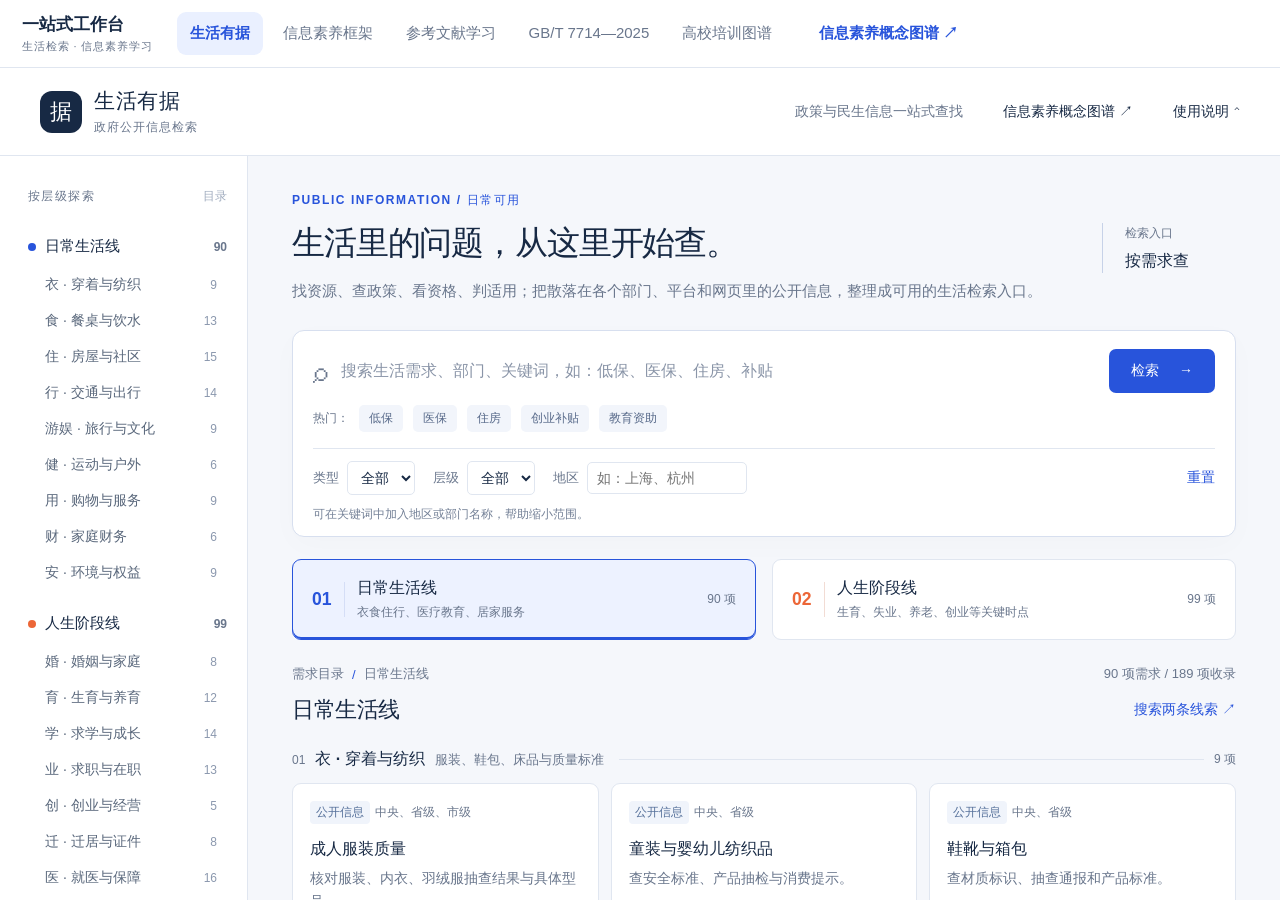
==== commit 4e3d3f72: "Add course link to the standalone search page" ====
--- a/index.html
+++ b/index.html
@@ -1,7 +1,7 @@
 <!doctype html>
 <html lang="zh-CN"><head><meta charset="utf-8"><meta name="viewport" content="width=device-width,initial-scale=1"><meta name="description" content="由日常生活与人生阶段两条线索，分层展示政府公开信息与生活服务资源，帮助用户高效检索与判断。"><title>生活有据 | 政府公开信息检索</title><link rel="icon" type="image/svg+xml" href="data:image/svg+xml,%3Csvg xmlns='http://www.w3.org/2000/svg' viewBox='0 0 64 64'%3E%3Crect width='64' height='64' rx='16' fill='%2315284b'/%3E%3Cpath d='M16 20h32v6H16zm0 14h32v6H16zm0 14h22v6H16z' fill='white'/%3E%3C/svg%3E"><link rel="stylesheet" href="styles.css"><script defer src="data.js"></script><script defer src="app.js"></script></head>
 <body><a class="skip" href="#results">跳到检索结果</a>
-<header class="header"><a class="brand" href="./" aria-label="生活有据 首页"><span class="brand-mark">据</span><span>生活有据<small>政府公开信息检索</small></span></a><div class="header-note">政策与民生信息一站式查找</div><button class="text-button" id="guide-open">使用说明 <span aria-hidden="true">⌃</span></button></header>
+<header class="header"><a class="brand" href="./" aria-label="生活有据 首页"><span class="brand-mark">据</span><span>生活有据<small>政府公开信息检索</small></span></a><div class="header-note">政策与民生信息一站式查找</div><a class="text-button" href="https://information-literacy-course-atlas.xingmf.chatgpt.site/" target="_blank" rel="noopener">信息素养概念图谱 ↗</a><button class="text-button" id="guide-open">使用说明 <span aria-hidden="true">⌃</span></button></header>
 <div class="shell"><aside class="sidebar"><div class="nav-label">按层级探索 <span>目录</span></div><nav id="nav" aria-label="生活需求分类"></nav><div class="side-foot"><span class="mini-line"></span><strong>信息要核验</strong><p>查询到资格不等于服务质量保证；未查到记录不代表无资源。</p><button class="text-button" id="levels-open">查看层级</button></div></aside>
 <main id="main"><section class="intro"><div><div class="eyebrow">PUBLIC INFORMATION / 日常可用</div><h1>生活里的问题，<br class="mobile-break">从这里开始查。</h1><p>找资源、查政策、看资格、判适用；把散落在各个部门、平台和网页里的公开信息，整理成可用的生活检索入口。</p></div><div class="index-stamp"><span>检索入口</span><b>按需求查</b></div></section>
 <section class="search-panel" aria-label="检索条件"><form id="search-form"><div class="search-box"><span aria-hidden="true">⌕</span><label class="sr-only" for="query">搜索生活需求、部门、关键词</label><input id="query" type="search" placeholder="搜索生活需求、部门、关键词，如：低保、医保、住房、补贴" autocomplete="off"><button type="submit">检索 <span aria-hidden="true">→</span></button></div></form><div class="quick"><span>热门：</span><button data-query="低保">低保</button><button data-query="医保">医保</button><button data-query="住房">住房</button><button data-query="创业补贴">创业补贴</button><button data-query="教育资助">教育资助</button></div><div class="filters"><label>类型<select id="type"><option value="">全部</option><option>政策</option><option>服务</option><option>补贴</option><option>资格</option></select></label><label>层级<select id="level"><option value="">全部</option><option>国家</option><option>省级</option><option>市级</option><option>区县</option></select></label><label class="region-label">地区<input id="region" placeholder="如：上海、杭州" aria-describedby="region-help" maxlength="40"></label><button id="reset" class="text-button">重置</button></div><p class="filter-help" id="region-help">可在关键词中加入地区或部门名称，帮助缩小范围。</p></section>
